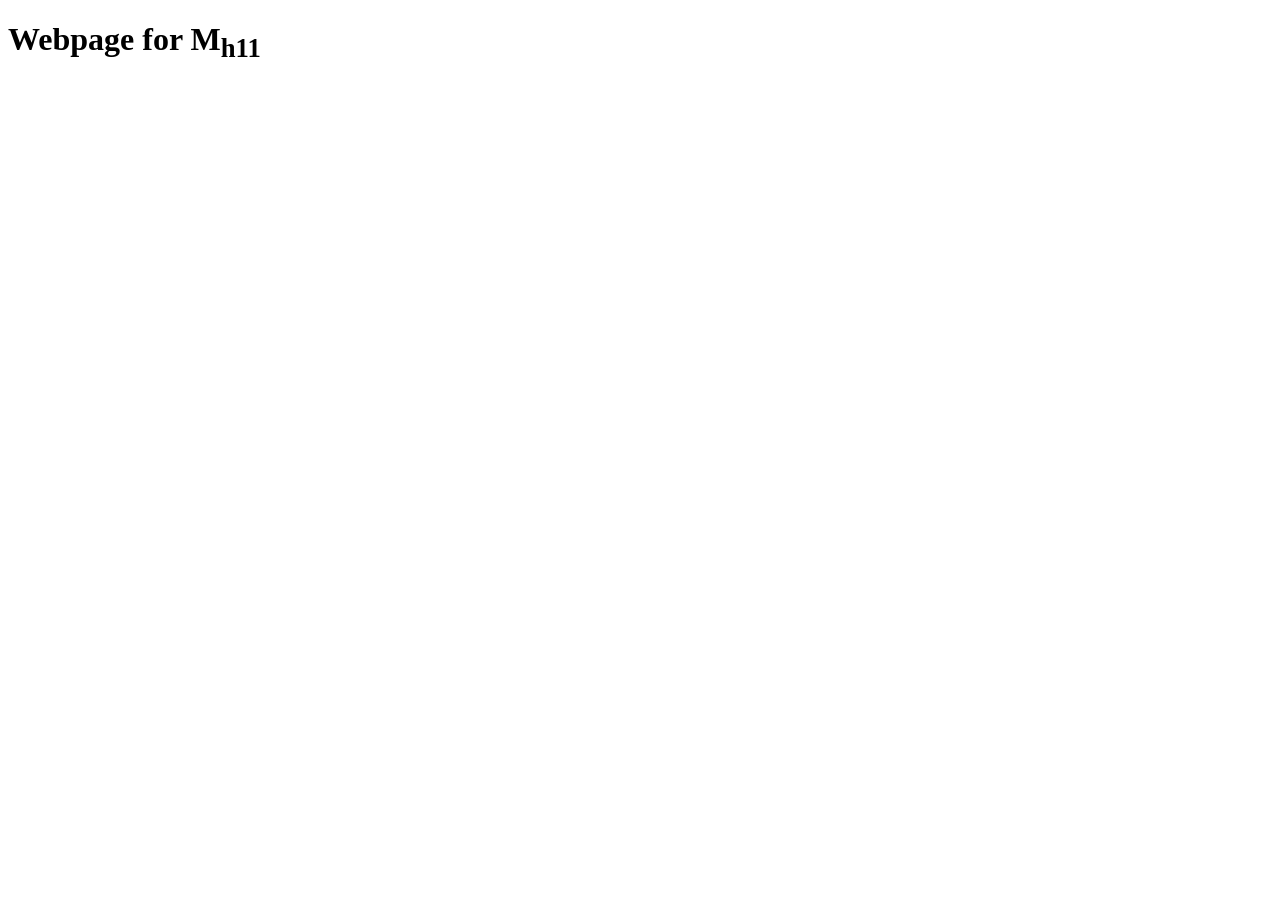
==== Mh11/index.html @ 8c2288b4 "Create index.html" ====
<!DOCTYPE html>
<html>
<head>
    <title>Webpage for M<sub>h11</sub></title>
    <link rel="stylesheet" href="style.css">
</head>
<body>
    <h1>Webpage for <span class=math>M<sub>h11</sub></span></h1>
</body>
</html>
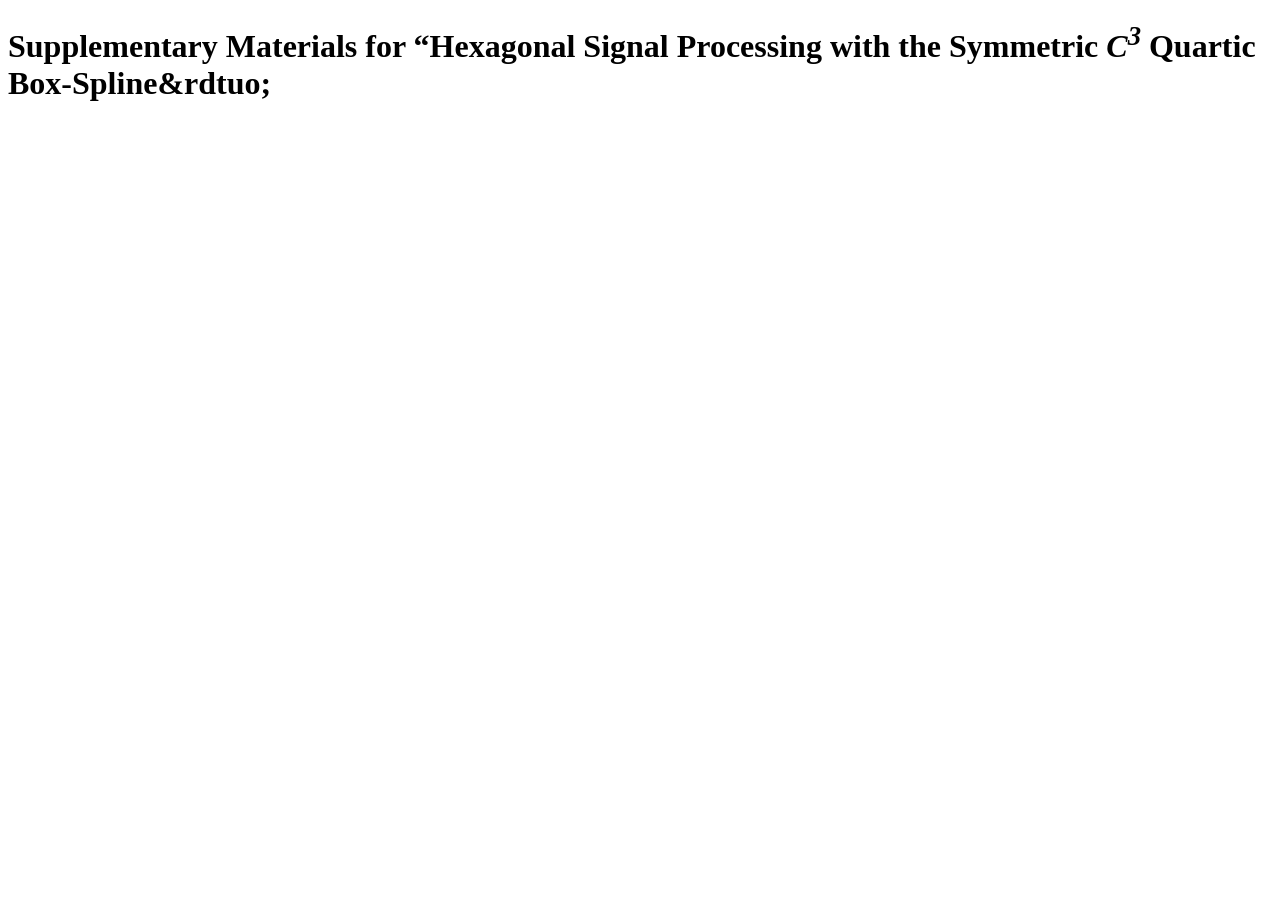
==== commit 19d28207: "Update index.html" ====
--- a/Mh11/index.html
+++ b/Mh11/index.html
@@ -1,10 +1,12 @@
 <!DOCTYPE html>
 <html>
 <head>
-    <title>Webpage for M<sub>h11</sub></title>
+    <title>Supplementary Materials for 
+        &ldquo;Hexagonal Signal Processing with the Symmetric C^3 Quartic Box-Spline&rdtuo;</title>
     <link rel="stylesheet" href="style.css">
 </head>
 <body>
-    <h1>Webpage for <span class=math>M<sub>h11</sub></span></h1>
+    <h1>Supplementary Materials for 
+        &ldquo;Hexagonal Signal Processing with the Symmetric <span class=math>C<sup>3</sup></span> Quartic Box-Spline&rdtuo;</h1>
 </body>
 </html>
--- a/Mh11/style.css
+++ b/Mh11/style.css
@@ -0,0 +1,4 @@
+span.math {
+    font-family:Georgia, 'Times New Roman', serif;
+    font-style:italic;
+}
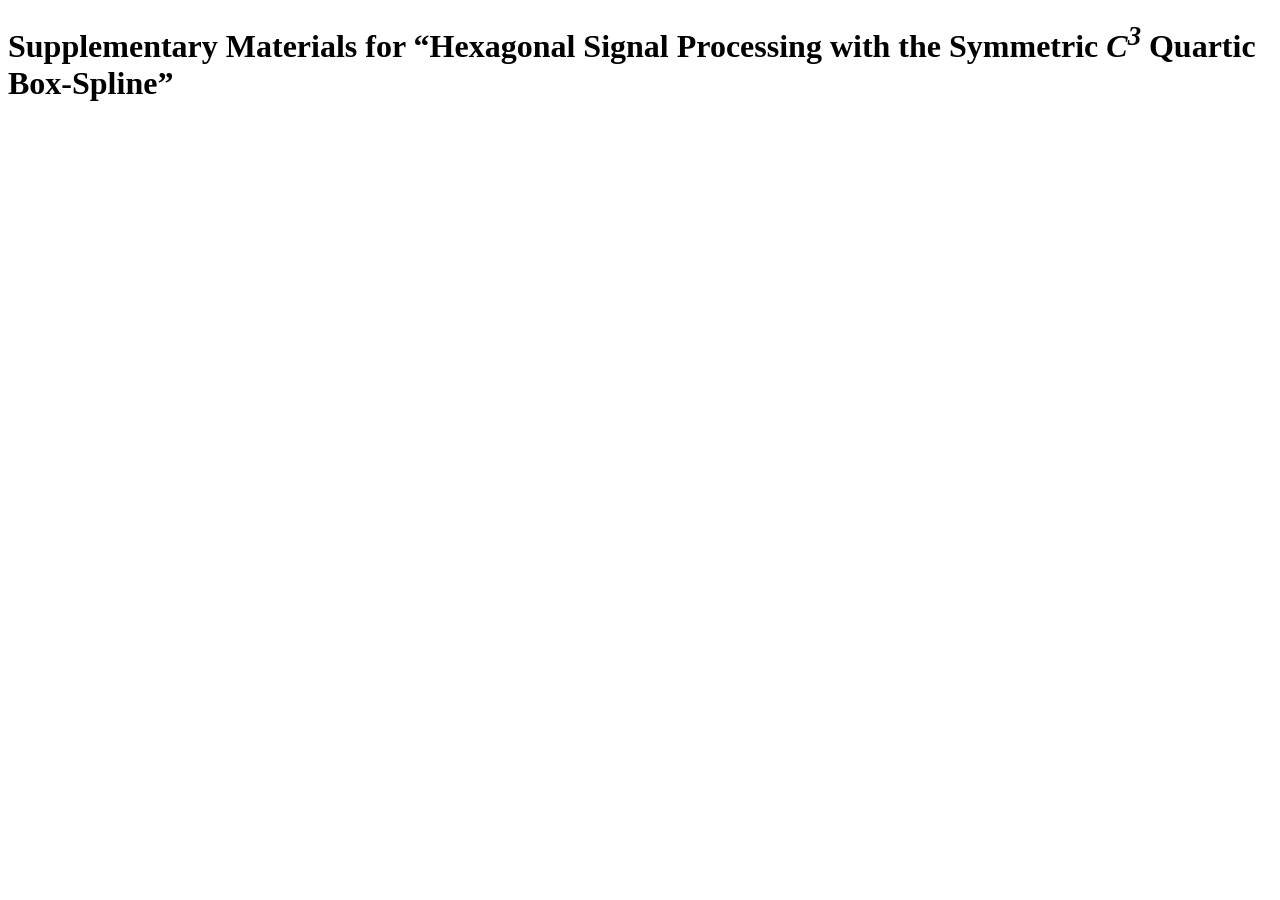
==== commit 6dc6e65d: "Update index.html" ====
--- a/Mh11/index.html
+++ b/Mh11/index.html
@@ -1,12 +1,11 @@
 <!DOCTYPE html>
 <html>
 <head>
-    <title>Supplementary Materials for 
-        &ldquo;Hexagonal Signal Processing with the Symmetric C^3 Quartic Box-Spline&rdtuo;</title>
+    <title>Supplementary Materials for ``Hexagonal Signal Processing with the Symmetric C^3 Quartic Box-Spline''</title>
     <link rel="stylesheet" href="style.css">
 </head>
 <body>
     <h1>Supplementary Materials for 
-        &ldquo;Hexagonal Signal Processing with the Symmetric <span class=math>C<sup>3</sup></span> Quartic Box-Spline&rdtuo;</h1>
+        &ldquo;Hexagonal Signal Processing with the Symmetric <span class=math>C<sup>3</sup></span> Quartic Box-Spline&rdquo;</h1>
 </body>
 </html>
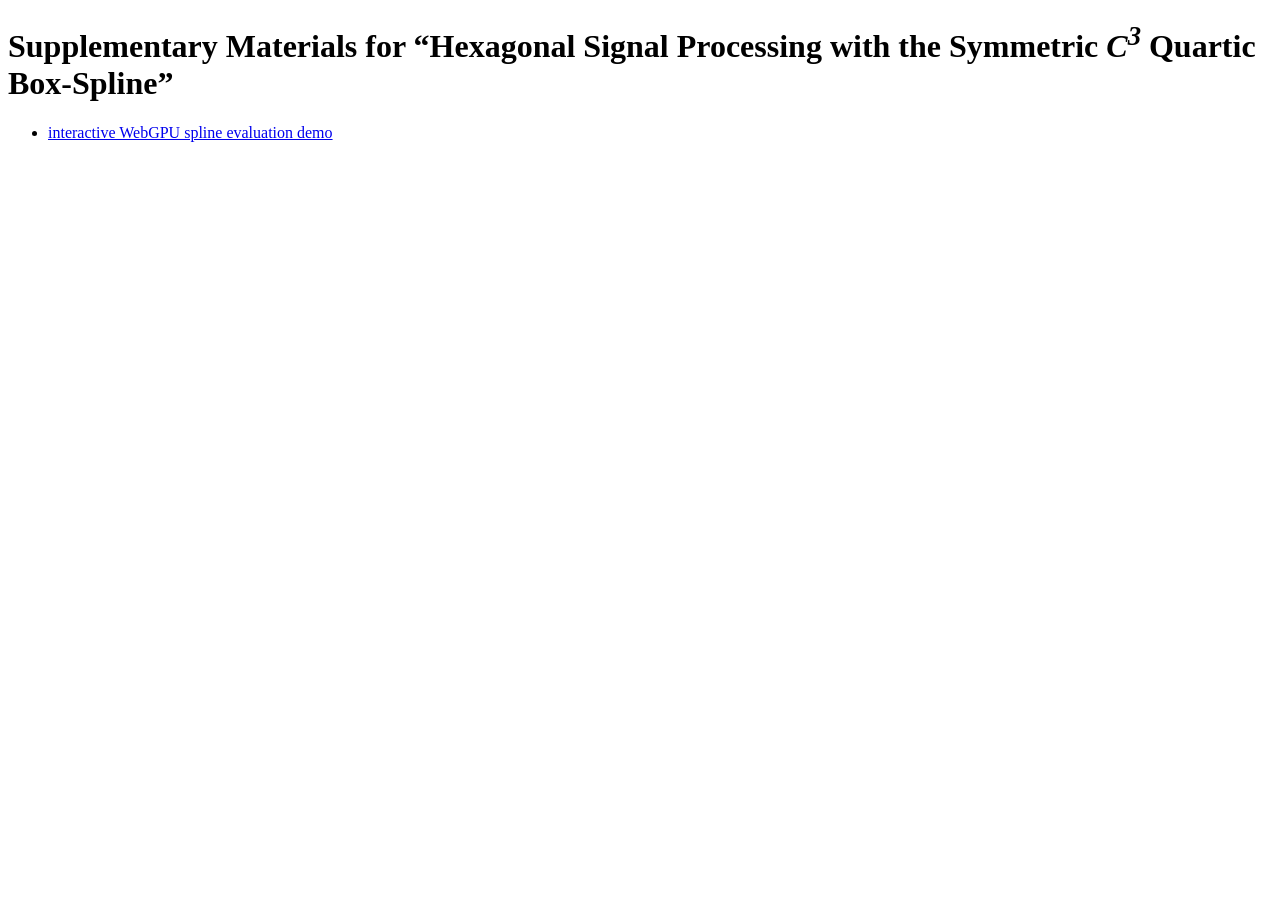
==== commit a1069145: "Update index.html" ====
--- a/Mh11/index.html
+++ b/Mh11/index.html
@@ -7,5 +7,8 @@
 <body>
     <h1>Supplementary Materials for 
         &ldquo;Hexagonal Signal Processing with the Symmetric <span class=math>C<sup>3</sup></span> Quartic Box-Spline&rdquo;</h1>
+    <ul>
+        <li><a href="WebGPU/index.html">interactive WebGPU spline evaluation demo</a></li>
+    </ul>
 </body>
 </html>
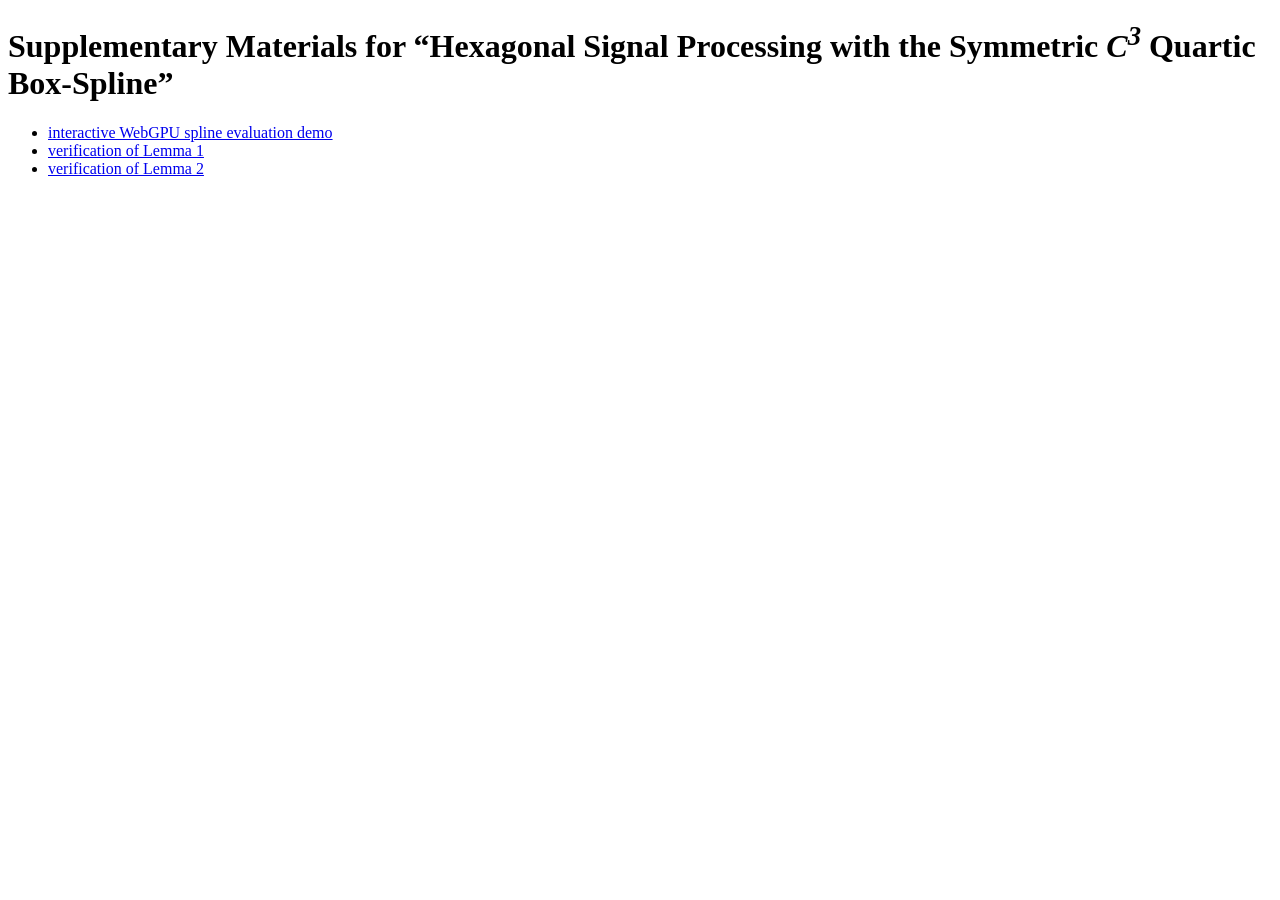
==== commit 2950b4e7: "Update index.html" ====
--- a/Mh11/index.html
+++ b/Mh11/index.html
@@ -9,6 +9,8 @@
         &ldquo;Hexagonal Signal Processing with the Symmetric <span class=math>C<sup>3</sup></span> Quartic Box-Spline&rdquo;</h1>
     <ul>
         <li><a href="WebGPU/index.html">interactive WebGPU spline evaluation demo</a></li>
+        <li><a href="https://colab.research.google.com/drive/1_CYnlbUog4vJqDFgSZOKBDZhCeHLEjF5?usp=sharing">verification of Lemma 1</a></li>
+        <li><a href="https://colab.research.google.com/drive/18_2wsYFQbTMePAmBsGjAeNJbfHqm6SpS?usp=sharing">verification of Lemma 2</a></li>
     </ul>
 </body>
 </html>
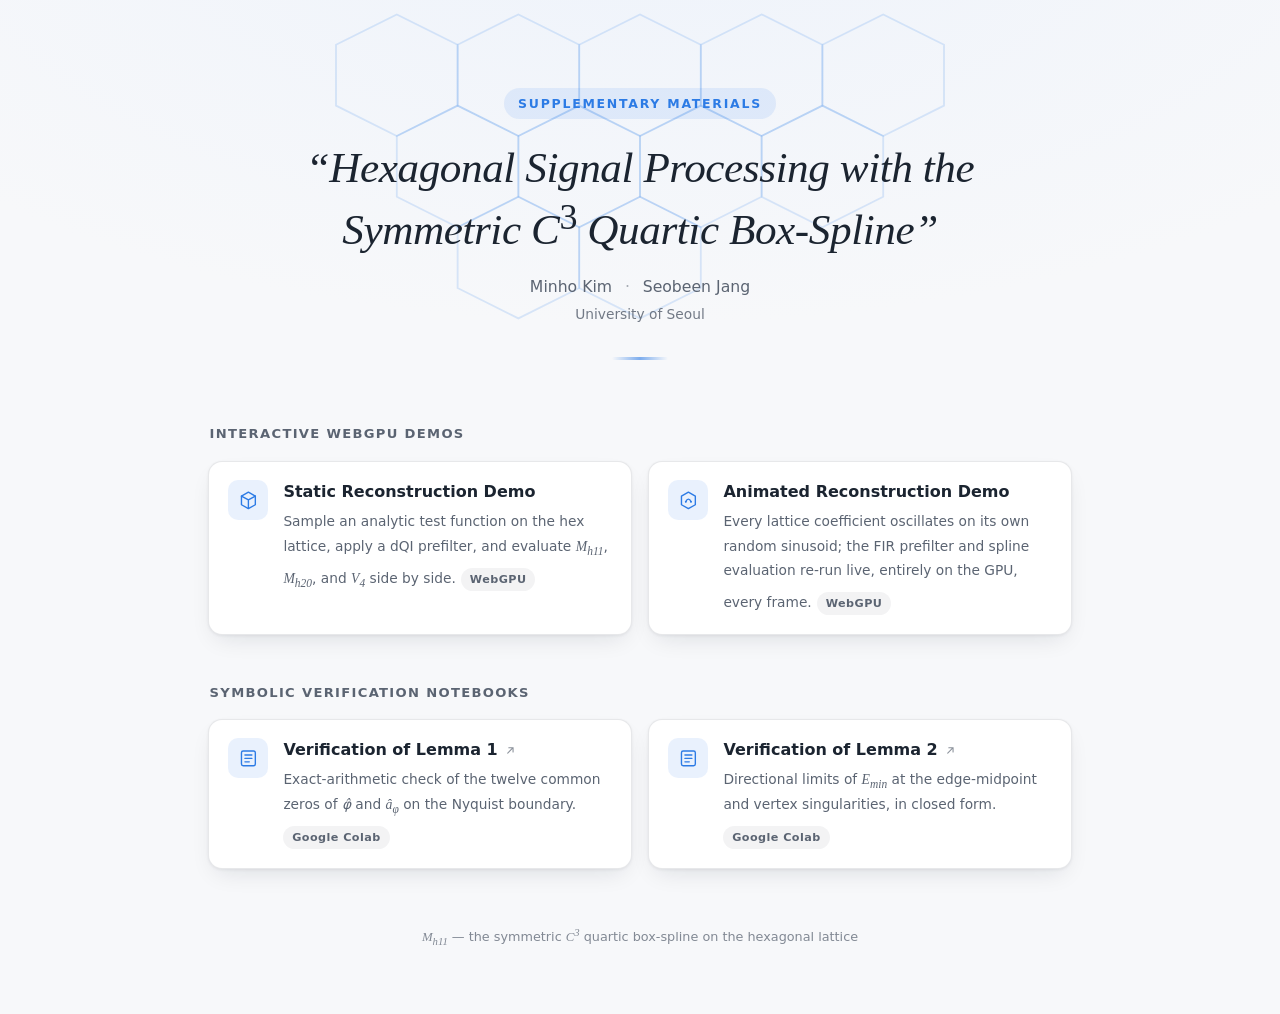
==== commit 01d2807d: "deployed" ====
--- a/Mh11/index.html
+++ b/Mh11/index.html
@@ -1,16 +1,354 @@
 <!DOCTYPE html>
-<html>
+<html lang="en">
 <head>
-    <title>Supplementary Materials for ``Hexagonal Signal Processing with the Symmetric C^3 Quartic Box-Spline''</title>
-    <link rel="stylesheet" href="style.css">
+<meta charset="utf-8">
+<meta name="viewport" content="width=device-width, initial-scale=1">
+<title>Supplementary Materials &mdash; Hexagonal Signal Processing with the Symmetric C&sup3; Quartic Box-Spline</title>
+<style>
+    :root {
+        color-scheme: light dark;
+        --bg: #f7f8fa;
+        --bg-grad-a: #eef3fb;
+        --bg-grad-b: #f7f8fa;
+        --panel: #ffffff;
+        --text: #1b2430;
+        --text-soft: #5b6472;
+        --border: rgba(27, 36, 48, 0.1);
+        --accent: #2c7be5;
+        --accent-soft: rgba(44, 123, 229, 0.1);
+        --accent-ink: #1a5bb8;
+        --shadow: 0 1px 3px rgba(16, 24, 40, 0.06), 0 10px 24px -8px rgba(16, 24, 40, 0.12);
+        --shadow-hover: 0 2px 6px rgba(16, 24, 40, 0.08), 0 18px 36px -10px rgba(16, 24, 40, 0.2);
+        --hex-line: rgba(44, 123, 229, 0.16);
+        --pill-bg: rgba(27, 36, 48, 0.05);
+    }
+    @media (prefers-color-scheme: dark) {
+        :root:not([data-theme="light"]) {
+            --bg: #0f1420;
+            --bg-grad-a: #141a2b;
+            --bg-grad-b: #0f1420;
+            --panel: #161d2e;
+            --text: #e8ecf4;
+            --text-soft: #9aa5b8;
+            --border: rgba(255, 255, 255, 0.09);
+            --accent: #5b9bf5;
+            --accent-soft: rgba(91, 155, 245, 0.14);
+            --accent-ink: #8fbdfb;
+            --shadow: 0 1px 3px rgba(0, 0, 0, 0.3), 0 10px 24px -8px rgba(0, 0, 0, 0.45);
+            --shadow-hover: 0 2px 6px rgba(0, 0, 0, 0.35), 0 18px 36px -10px rgba(0, 0, 0, 0.55);
+            --hex-line: rgba(91, 155, 245, 0.18);
+            --pill-bg: rgba(255, 255, 255, 0.07);
+        }
+    }
+
+    * { box-sizing: border-box; }
+
+    body {
+        margin: 0;
+        padding: 0 1.5rem;
+        padding-block: max(3rem, env(safe-area-inset-top, 0px)) 4rem;
+        background: radial-gradient(ellipse 120% 70% at 50% -10%, var(--bg-grad-a), var(--bg-grad-b) 60%);
+        background-color: var(--bg);
+        color: var(--text);
+        font-family: system-ui, -apple-system, "Segoe UI", sans-serif;
+        line-height: 1.55;
+        -webkit-font-smoothing: antialiased;
+        /* The decorative hex pattern below deliberately bleeds past the
+           hero's own box (negative inset); clip it at the document edge
+           so it can't force horizontal scroll on narrow viewports. */
+        overflow-x: hidden;
+    }
+
+    .page {
+        max-width: 54rem;
+        margin: 0 auto;
+    }
+
+    /* --- Hero --- */
+    .hero {
+        position: relative;
+        text-align: center;
+        padding: 2.5rem 1rem 1rem;
+        overflow: visible;
+    }
+
+    .hex-deco {
+        position: absolute;
+        /* Side bleed matches body's own 1.5rem side padding exactly, so
+           it reaches the viewport edge but never past it. */
+        inset: -4rem -1.5rem auto -1.5rem;
+        /* Explicit width, not just height: as a replaced element with
+           both `left` and `right` set, an SVG with only `height` given
+           computes width from height times its intrinsic aspect ratio
+           (viewBox 600x360), ignoring the inset entirely -- here that
+           came out to ~587px, wide enough to overflow any narrow
+           viewport regardless of this element's own clipping. Setting
+           width explicitly (to fill exactly between the insets) makes
+           the inset the actual source of truth instead. */
+        width: calc(100% + 3rem);
+        height: 22rem;
+        z-index: -1;
+        opacity: 1;
+        pointer-events: none;
+    }
+    .hex-deco path {
+        stroke: var(--hex-line);
+        stroke-width: 1.2;
+        fill: none;
+    }
+
+    .kicker {
+        display: inline-block;
+        font-size: 0.78rem;
+        font-weight: 600;
+        letter-spacing: 0.14em;
+        text-transform: uppercase;
+        color: var(--accent);
+        background: var(--accent-soft);
+        padding: 0.35rem 0.9rem;
+        border-radius: 999px;
+        margin-bottom: 1.4rem;
+    }
+
+    h1 {
+        font-family: Georgia, "Times New Roman", serif;
+        font-style: italic;
+        font-weight: 400;
+        font-size: clamp(1.6rem, 1.1rem + 2vw, 2.7rem);
+        line-height: 1.25;
+        margin: 0 auto;
+        max-width: 42rem;
+        letter-spacing: -0.01em;
+    }
+    h1 sup { font-style: normal; }
+
+    .byline {
+        margin: 1.1rem 0 0;
+        color: var(--text-soft);
+        font-size: 0.98rem;
+    }
+    .byline .sep { margin: 0 0.5em; opacity: 0.5; }
+
+    .affil {
+        margin: 0.3rem 0 0;
+        color: var(--text-soft);
+        font-size: 0.86rem;
+        opacity: 0.85;
+    }
+
+    .divider {
+        width: 3.5rem;
+        height: 3px;
+        margin: 2rem auto 0;
+        border-radius: 3px;
+        background: linear-gradient(90deg, transparent, var(--accent), transparent);
+        opacity: 0.6;
+    }
+
+    /* --- Sections --- */
+    section.group {
+        margin-top: 3rem;
+    }
+
+    .group h2 {
+        font-size: 0.82rem;
+        font-weight: 700;
+        letter-spacing: 0.1em;
+        text-transform: uppercase;
+        color: var(--text-soft);
+        margin: 0 0 1rem;
+        padding-left: 0.1rem;
+    }
+
+    .cards {
+        display: grid;
+        grid-template-columns: repeat(2, 1fr);
+        gap: 1rem;
+    }
+    @media (max-width: 640px) {
+        .cards { grid-template-columns: 1fr; }
+    }
+
+    .card {
+        display: flex;
+        gap: 0.95rem;
+        align-items: flex-start;
+        padding: 1.15rem 1.2rem;
+        background: var(--panel);
+        border: 1px solid var(--border);
+        border-radius: 14px;
+        box-shadow: var(--shadow);
+        text-decoration: none;
+        color: inherit;
+        transition: transform 0.18s ease, box-shadow 0.18s ease, border-color 0.18s ease;
+    }
+    .card:hover, .card:focus-visible {
+        transform: translateY(-3px);
+        box-shadow: var(--shadow-hover);
+        border-color: var(--accent);
+    }
+    .card:active { transform: translateY(-1px); }
+
+    .icon {
+        flex: none;
+        width: 2.5rem;
+        height: 2.5rem;
+        border-radius: 10px;
+        background: var(--accent-soft);
+        color: var(--accent);
+        display: flex;
+        align-items: center;
+        justify-content: center;
+    }
+    .icon svg { width: 1.3rem; height: 1.3rem; }
+
+    .card-body { min-width: 0; }
+
+    .card-title {
+        font-weight: 600;
+        font-size: 1rem;
+        margin: 0 0 0.25rem;
+        color: var(--text);
+        display: flex;
+        align-items: center;
+        gap: 0.4rem;
+    }
+    .card-title .ext {
+        flex: none;
+        width: 0.8rem;
+        height: 0.8rem;
+        color: var(--text-soft);
+        opacity: 0.7;
+    }
+
+    .card-desc {
+        margin: 0;
+        font-size: 0.86rem;
+        color: var(--text-soft);
+        line-height: 1.45;
+    }
+
+    .pill {
+        display: inline-block;
+        margin-top: 0.55rem;
+        font-size: 0.7rem;
+        font-weight: 600;
+        letter-spacing: 0.04em;
+        padding: 0.18rem 0.55rem;
+        border-radius: 999px;
+        background: var(--pill-bg);
+        color: var(--text-soft);
+    }
+
+    footer {
+        margin-top: 3.5rem;
+        text-align: center;
+        font-size: 0.8rem;
+        color: var(--text-soft);
+        opacity: 0.75;
+    }
+    footer .math { font-family: Georgia, "Times New Roman", serif; font-style: italic; }
+
+    .math { font-family: Georgia, "Times New Roman", serif; font-style: italic; }
+</style>
 </head>
 <body>
-    <h1>Supplementary Materials for 
-        &ldquo;Hexagonal Signal Processing with the Symmetric <span class=math>C<sup>3</sup></span> Quartic Box-Spline&rdquo;</h1>
-    <ul>
-        <li><a href="WebGPU/index.html">interactive WebGPU spline evaluation demo</a></li>
-        <li><a href="https://colab.research.google.com/drive/1_CYnlbUog4vJqDFgSZOKBDZhCeHLEjF5?usp=sharing">verification of Lemma 1</a></li>
-        <li><a href="https://colab.research.google.com/drive/18_2wsYFQbTMePAmBsGjAeNJbfHqm6SpS?usp=sharing">verification of Lemma 2</a></li>
-    </ul>
+<div class="page">
+
+    <div class="hero">
+        <svg class="hex-deco" viewBox="0 0 600 360" preserveAspectRatio="xMidYMin slice" aria-hidden="true">
+            <!-- flat-top hexagon lattice, decorative only -->
+            <g>
+                <path d="M100 40 L140 20 L180 40 L180 80 L140 100 L100 80 Z"/>
+                <path d="M180 40 L220 20 L260 40 L260 80 L220 100 L180 80 Z"/>
+                <path d="M140 100 L180 80 L220 100 L220 140 L180 160 L140 140 Z"/>
+                <path d="M260 40 L300 20 L340 40 L340 80 L300 100 L260 80 Z"/>
+                <path d="M220 100 L260 80 L300 100 L300 140 L260 160 L220 140 Z"/>
+                <path d="M300 100 L340 80 L380 100 L380 140 L340 160 L300 140 Z"/>
+                <path d="M340 40 L380 20 L420 40 L420 80 L380 100 L340 80 Z"/>
+                <path d="M380 100 L420 80 L460 100 L460 140 L420 160 L380 140 Z"/>
+                <path d="M260 160 L300 140 L340 160 L340 200 L300 220 L260 200 Z"/>
+                <path d="M180 160 L220 140 L260 160 L260 200 L220 220 L180 200 Z"/>
+                <path d="M420 40 L460 20 L500 40 L500 80 L460 100 L420 80 Z"/>
+            </g>
+        </svg>
+        <span class="kicker">Supplementary Materials</span>
+        <h1>&ldquo;Hexagonal Signal Processing with the Symmetric <span class="math">C<sup>3</sup></span> Quartic Box-Spline&rdquo;</h1>
+        <p class="byline">Minho Kim <span class="sep">&middot;</span> Seobeen Jang</p>
+        <p class="affil">University of Seoul</p>
+        <div class="divider"></div>
+    </div>
+
+    <section class="group">
+        <h2>Interactive WebGPU Demos</h2>
+        <div class="cards">
+            <a class="card" href="demo-static/index.html">
+                <span class="icon">
+                    <svg viewBox="0 0 24 24" fill="none" stroke="currentColor" stroke-width="1.6" stroke-linecap="round" stroke-linejoin="round">
+                        <path d="M12 2.5 20 7v10l-8 4.5L4 17V7z"/>
+                        <path d="M4 7l8 4.5 8-4.5M12 11.5V21"/>
+                    </svg>
+                </span>
+                <span class="card-body">
+                    <span class="card-title">Static Reconstruction Demo</span>
+                    <span class="card-desc">Sample an analytic test function on the hex lattice, apply a dQI prefilter, and evaluate <span class="math">M<sub>h11</sub></span>, <span class="math">M<sub>h20</sub></span>, and <span class="math">V<sub>4</sub></span> side by side.</span>
+                    <span class="pill">WebGPU</span>
+                </span>
+            </a>
+            <a class="card" href="demo-dynamic/index.html">
+                <span class="icon">
+                    <svg viewBox="0 0 24 24" fill="none" stroke="currentColor" stroke-width="1.6" stroke-linecap="round" stroke-linejoin="round">
+                        <path d="M12 2.5 20 7v10l-8 4.5L4 17V7z"/>
+                        <path d="M9 13.5c1-2.5 2-3 3-3s2 .5 3 3"/>
+                        <circle cx="9" cy="13.5" r="1.1" fill="currentColor" stroke="none"/>
+                        <circle cx="15" cy="13.5" r="1.1" fill="currentColor" stroke="none"/>
+                    </svg>
+                </span>
+                <span class="card-body">
+                    <span class="card-title">Animated Reconstruction Demo</span>
+                    <span class="card-desc">Every lattice coefficient oscillates on its own random sinusoid; the FIR prefilter and spline evaluation re-run live, entirely on the GPU, every frame.</span>
+                    <span class="pill">WebGPU</span>
+                </span>
+            </a>
+        </div>
+    </section>
+
+    <section class="group">
+        <h2>Symbolic Verification Notebooks</h2>
+        <div class="cards">
+            <a class="card" href="https://colab.research.google.com/drive/1_CYnlbUog4vJqDFgSZOKBDZhCeHLEjF5">
+                <span class="icon">
+                    <svg viewBox="0 0 24 24" fill="none" stroke="currentColor" stroke-width="1.6" stroke-linecap="round" stroke-linejoin="round">
+                        <rect x="4" y="3.5" width="16" height="17" rx="2"/>
+                        <path d="M8 8h8M8 12h8M8 16h5"/>
+                    </svg>
+                </span>
+                <span class="card-body">
+                    <span class="card-title">Verification of Lemma 1<svg class="ext" viewBox="0 0 24 24" fill="none" stroke="currentColor" stroke-width="2" stroke-linecap="round" stroke-linejoin="round"><path d="M7 17 17 7M9 7h8v8"/></svg></span>
+                    <span class="card-desc">Exact-arithmetic check of the twelve common zeros of <span class="math">&phi;&#770;</span> and <span class="math">&acirc;<sub>&phi;</sub></span> on the Nyquist boundary.</span>
+                    <span class="pill">Google Colab</span>
+                </span>
+            </a>
+            <a class="card" href="https://colab.research.google.com/drive/18_2wsYFQbTMePAmBsGjAeNJbfHqm6SpS">
+                <span class="icon">
+                    <svg viewBox="0 0 24 24" fill="none" stroke="currentColor" stroke-width="1.6" stroke-linecap="round" stroke-linejoin="round">
+                        <rect x="4" y="3.5" width="16" height="17" rx="2"/>
+                        <path d="M8 8h8M8 12h8M8 16h5"/>
+                    </svg>
+                </span>
+                <span class="card-body">
+                    <span class="card-title">Verification of Lemma 2<svg class="ext" viewBox="0 0 24 24" fill="none" stroke="currentColor" stroke-width="2" stroke-linecap="round" stroke-linejoin="round"><path d="M7 17 17 7M9 7h8v8"/></svg></span>
+                    <span class="card-desc">Directional limits of <span class="math">E<sub>min</sub></span> at the edge-midpoint and vertex singularities, in closed form.</span>
+                    <span class="pill">Google Colab</span>
+                </span>
+            </a>
+        </div>
+    </section>
+
+    <footer>
+        <span class="math">M<sub>h11</sub></span> &mdash; the symmetric <span class="math">C<sup>3</sup></span> quartic box-spline on the hexagonal lattice
+    </footer>
+
+</div>
 </body>
 </html>
